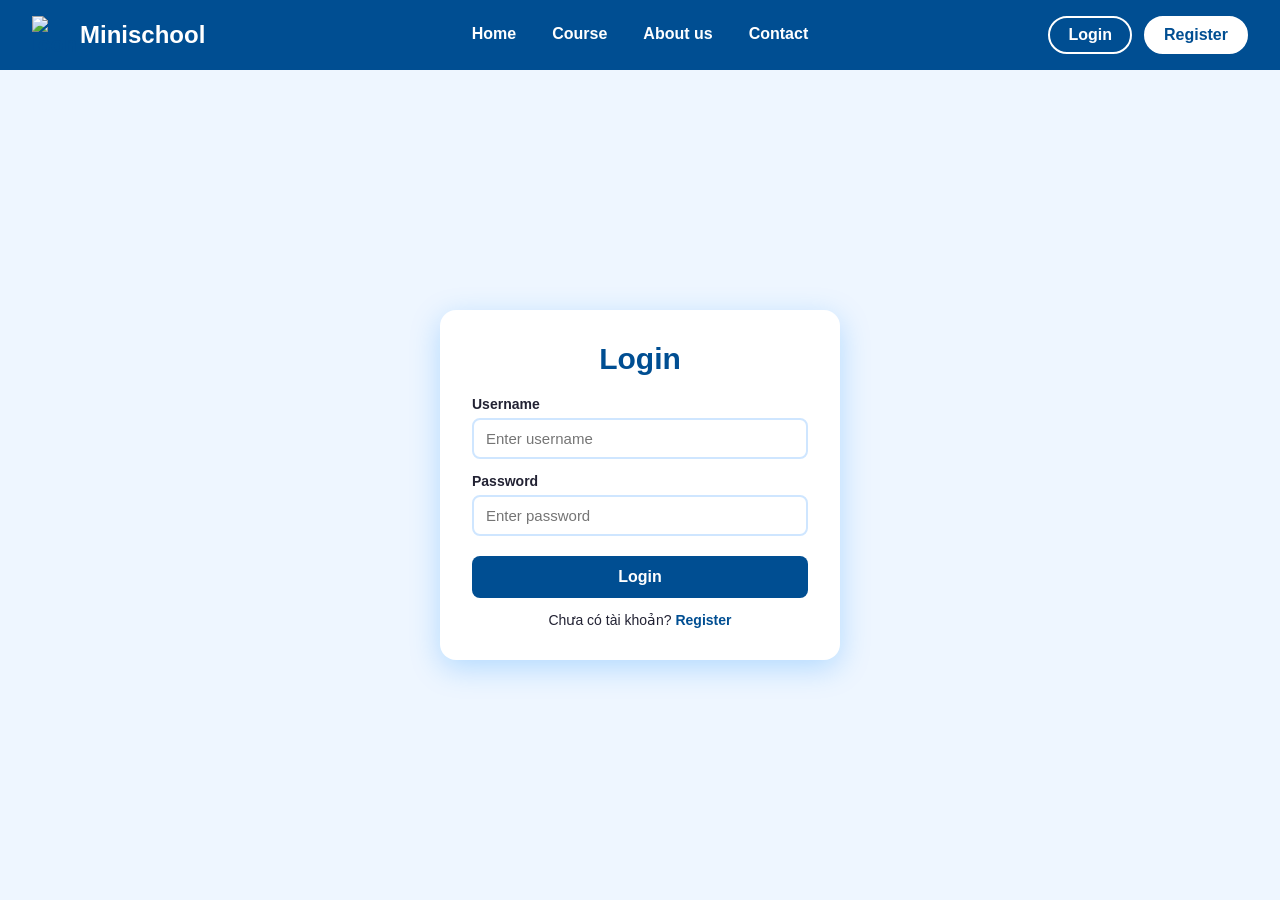
==== login.html @ c63a03e1 "Viet lai homepage them Login va Register" ====
<!DOCTYPE html>
<html lang="vi">
<head>
  <meta charset="UTF-8">
  <meta name="viewport" content="width=device-width, initial-scale=1">
  <title>Login - Minischool</title>
  <link rel="stylesheet" href="style.css">
</head>
<body>
 
  <header>
    <a href="index.html#home" class="logo">
      <span class="icon"><img src="/Testserver/image/Favicon/favicon-32x32.png" alt="Icon"></span>
      <span>Minischool</span>
    </a>
 
    <nav>
      <a href="index.html#home">Home</a>
      <a href="index.html#course">Course</a>
      <a href="index.html#about">About us</a>
      <a href="index.html#contact">Contact</a>
    </nav>
 
    <div class="auth">
      <a href="login.html" class="login">Login</a>
      <a href="register.html" class="register">Register</a>
    </div>
  </header>
 
  <main class="form-page">
    <form class="form-box" id="loginForm">
      <h2>Login</h2>
      <label>Username
        <input type="text" name="username" placeholder="Enter username" required>
      </label>
      <label>Password
        <input type="password" name="password" placeholder="Enter password" required>
      </label>
      <button type="submit">Login</button>
      <p class="switch">Chưa có tài khoản? <a href="register.html">Register</a></p>
    </form>
  </main>
 
  <script src="script.js"></script>
</body>
</html>
---- style.css ----
:root {
  --main: rgb(0, 78, 146);
  --main-dark: #06c;
  --header-h: 70px;
}
 
* { margin: 0; padding: 0; box-sizing: border-box; }
html { scroll-behavior: smooth; scroll-padding-top: var(--header-h); }
body { font-family: Arial, Helvetica, sans-serif; color: #223; }
a { text-decoration: none; color: inherit; }
 
/* ===== HEADER: Grid 3 cột ===== */
header {
  position: sticky;
  top: 0;
  height: var(--header-h);
  background: var(--main);
  color: #fff;
  padding: 0 32px;
  display: grid;
  grid-template-columns: 1fr auto 1fr; /* trái | giữa | phải */
  align-items: center;
  z-index: 10;
}
 
/* Trái: icon + tên */
.logo {
  display: grid;
  grid-template-columns: auto auto;
  column-gap: 10px;
  align-items: center;
  justify-self: start;
  font-size: 24px;
  font-weight: bold;
}
.logo .icon {
  width: 38px; height: 38px;

  color: var(--main);
  display: grid;
  place-items: center;
  font-size: 22px;
}
 
/* Giữa: menu */
nav {
  display: grid;
  grid-auto-flow: column;
  column-gap: 36px;
  justify-self: center;
}
nav a { font-weight: bold; padding: 6px 0; border-bottom: 2px solid transparent; }
nav a:hover,
nav a.active { border-bottom-color: #fff; }
 
/* Phải: Login + Register */
.auth {
  display: grid;
  grid-auto-flow: column;
  column-gap: 12px;
  justify-self: end;
}
.auth a {
  padding: 8px 18px;
  border: 2px solid #fff;
  border-radius: 20px;
  font-weight: bold;
}
.auth .login:hover { background: rgba(255,255,255,.2); }
.auth .register { background: #fff; color: var(--main); }
.auth .register:hover { background: #e6f3ff; }
 
/* ===== CÁC VÙNG NỘI DUNG ===== */
section {
  min-height: calc(100vh - var(--header-h));
  display: grid;
  place-items: center;      /* canh giữa ngang + dọc */
  text-align: center;
}
section h1 { font-size: 72px; color: var(--main); }
section:nth-of-type(even) { background: #eef6ff; }
 
/* ===== FORM LOGIN / SIGN UP ===== */
.form-box {
  width: min(400px, 90%);
  background: #fff;
  padding: 32px;
  border-radius: 16px;
  box-shadow: 0 8px 30px rgba(0, 136, 255, .25);
  display: grid;
  row-gap: 14px;
  text-align: left;
}
.form-box h2 { text-align: center; color: var(--main); font-size: 30px; margin-bottom: 6px; }
.form-box label { display: grid; row-gap: 6px; font-size: 14px; font-weight: bold; }
.form-box input {
  padding: 10px 12px;
  border: 2px solid #cfe6ff;
  border-radius: 8px;
  font-size: 15px;
}
.form-box input:focus { outline: none; border-color: var(--main); }
.form-box button {
  margin-top: 6px;
  padding: 12px;
  border: none;
  border-radius: 8px;
  background: var(--main);
  color: #fff;
  font-size: 16px;
  font-weight: bold;
  cursor: pointer;
}
.form-box button:hover { background: var(--main-dark); }
 
/* ===== TRANG LOGIN / SIGN UP RIÊNG ===== */
.form-page {
  min-height: calc(100vh - var(--header-h));
  display: grid;
  place-items: center;
  background: #eef6ff;
  padding: 32px 0;
}
.form-box .switch { text-align: center; font-size: 14px; }
.form-box .switch a { color: var(--main); font-weight: bold; }
.form-box .switch a:hover { text-decoration: underline; }
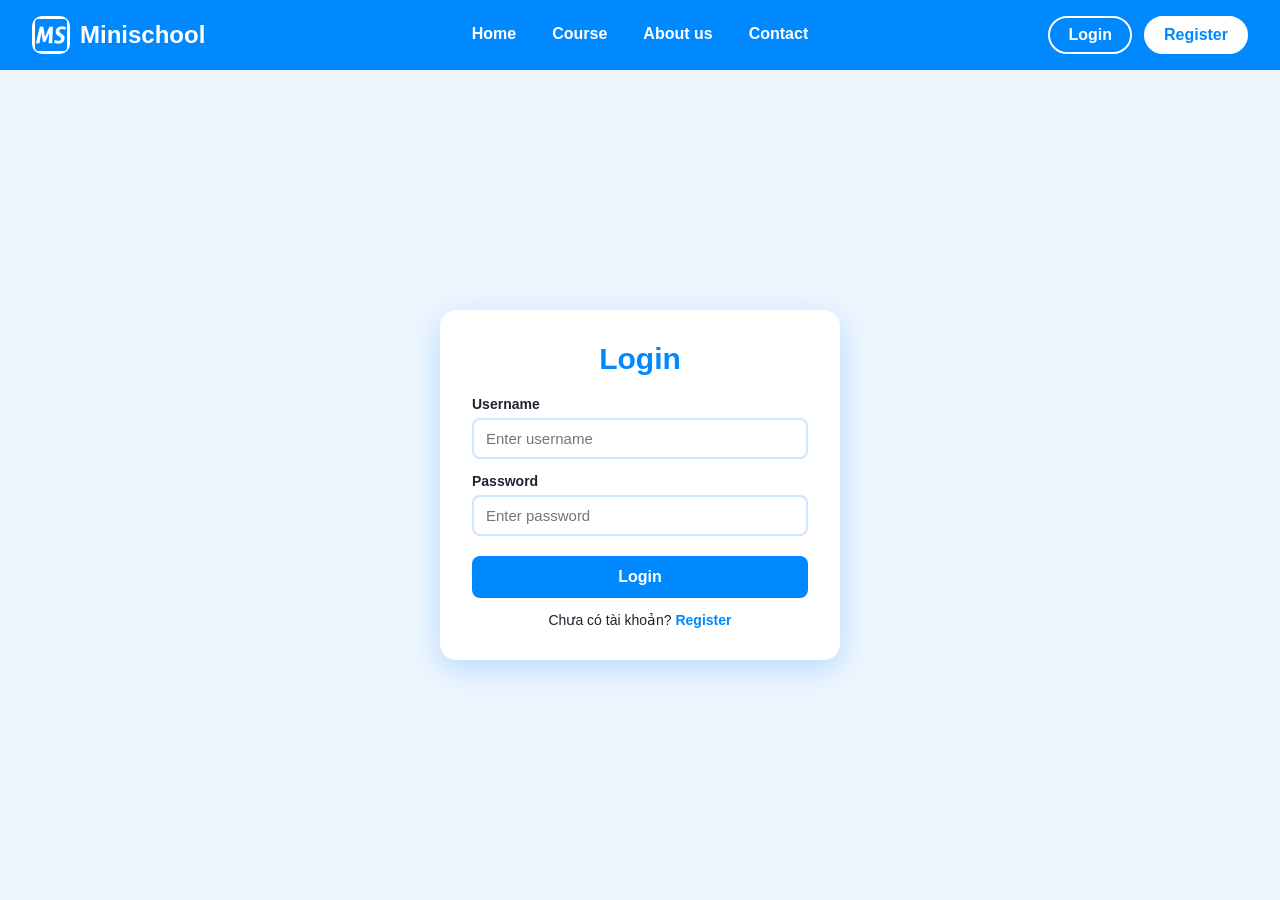
==== commit 799c93a8: "Update login.html" ====
--- a/login.html
+++ b/login.html
@@ -10,7 +10,7 @@
  
   <header>
     <a href="index.html#home" class="logo">
-      <span class="icon"><img src="/Testserver/image/Favicon/favicon-32x32.png" alt="Icon"></span>
+      <span class="icon"><img src="image/Favicon/favicon-32x32.png" alt="Icon"></span>
       <span>Minischool</span>
     </a>
  
@@ -43,4 +43,4 @@
  
   <script src="script.js"></script>
 </body>
-</html>+</html>
--- a/style.css
+++ b/style.css
@@ -1,14 +1,14 @@
 :root {
-  --main: rgb(0, 78, 146);
+  --main: #08F;
   --main-dark: #06c;
   --header-h: 70px;
 }
- 
+
 * { margin: 0; padding: 0; box-sizing: border-box; }
 html { scroll-behavior: smooth; scroll-padding-top: var(--header-h); }
 body { font-family: Arial, Helvetica, sans-serif; color: #223; }
 a { text-decoration: none; color: inherit; }
- 
+
 /* ===== HEADER: Grid 3 cột ===== */
 header {
   position: sticky;
@@ -22,7 +22,7 @@
   align-items: center;
   z-index: 10;
 }
- 
+
 /* Trái: icon + tên */
 .logo {
   display: grid;
@@ -35,13 +35,14 @@
 }
 .logo .icon {
   width: 38px; height: 38px;
-
+  background: #fff;
   color: var(--main);
+  border-radius: 10px;
   display: grid;
   place-items: center;
   font-size: 22px;
 }
- 
+
 /* Giữa: menu */
 nav {
   display: grid;
@@ -52,7 +53,7 @@
 nav a { font-weight: bold; padding: 6px 0; border-bottom: 2px solid transparent; }
 nav a:hover,
 nav a.active { border-bottom-color: #fff; }
- 
+
 /* Phải: Login + Register */
 .auth {
   display: grid;
@@ -69,7 +70,7 @@
 .auth .login:hover { background: rgba(255,255,255,.2); }
 .auth .register { background: #fff; color: var(--main); }
 .auth .register:hover { background: #e6f3ff; }
- 
+
 /* ===== CÁC VÙNG NỘI DUNG ===== */
 section {
   min-height: calc(100vh - var(--header-h));
@@ -79,7 +80,7 @@
 }
 section h1 { font-size: 72px; color: var(--main); }
 section:nth-of-type(even) { background: #eef6ff; }
- 
+
 /* ===== FORM LOGIN / SIGN UP ===== */
 .form-box {
   width: min(400px, 90%);
@@ -112,7 +113,7 @@
   cursor: pointer;
 }
 .form-box button:hover { background: var(--main-dark); }
- 
+
 /* ===== TRANG LOGIN / SIGN UP RIÊNG ===== */
 .form-page {
   min-height: calc(100vh - var(--header-h));
@@ -124,4 +125,42 @@
 .form-box .switch { text-align: center; font-size: 14px; }
 .form-box .switch a { color: var(--main); font-weight: bold; }
 .form-box .switch a:hover { text-decoration: underline; }
- +
+/* ===== RESPONSIVE: ĐIỆN THOẠI / MÁY TÍNH BẢNG ===== */
+@media (max-width: 768px) {
+  :root { --header-h: 100px; }
+
+  /* Header chuyển thành 2 hàng: [logo | login+register] rồi [menu] */
+  header {
+    padding: 0 16px;
+    grid-template-columns: 1fr auto;
+    grid-template-areas:
+      "logo auth"
+      "nav  nav";
+    align-content: center;
+    row-gap: 8px;
+  }
+  .logo { grid-area: logo; font-size: 20px; }
+  .logo .icon { width: 32px; height: 32px; font-size: 18px; }
+
+  .auth { grid-area: auth; column-gap: 8px; }
+  .auth a { padding: 5px 12px; font-size: 14px; }
+
+  nav {
+    grid-area: nav;
+    justify-self: stretch;     /* menu chiếm hết chiều ngang */
+    justify-content: space-between;
+    column-gap: 8px;
+    font-size: 14px;
+  }
+
+  section h1 { font-size: 44px; }
+  .form-box { padding: 24px 20px; }
+}
+
+/* Điện thoại nhỏ */
+@media (max-width: 400px) {
+  .logo { font-size: 18px; }
+  .auth a { padding: 5px 9px; font-size: 13px; }
+  section h1 { font-size: 36px; }
+}
